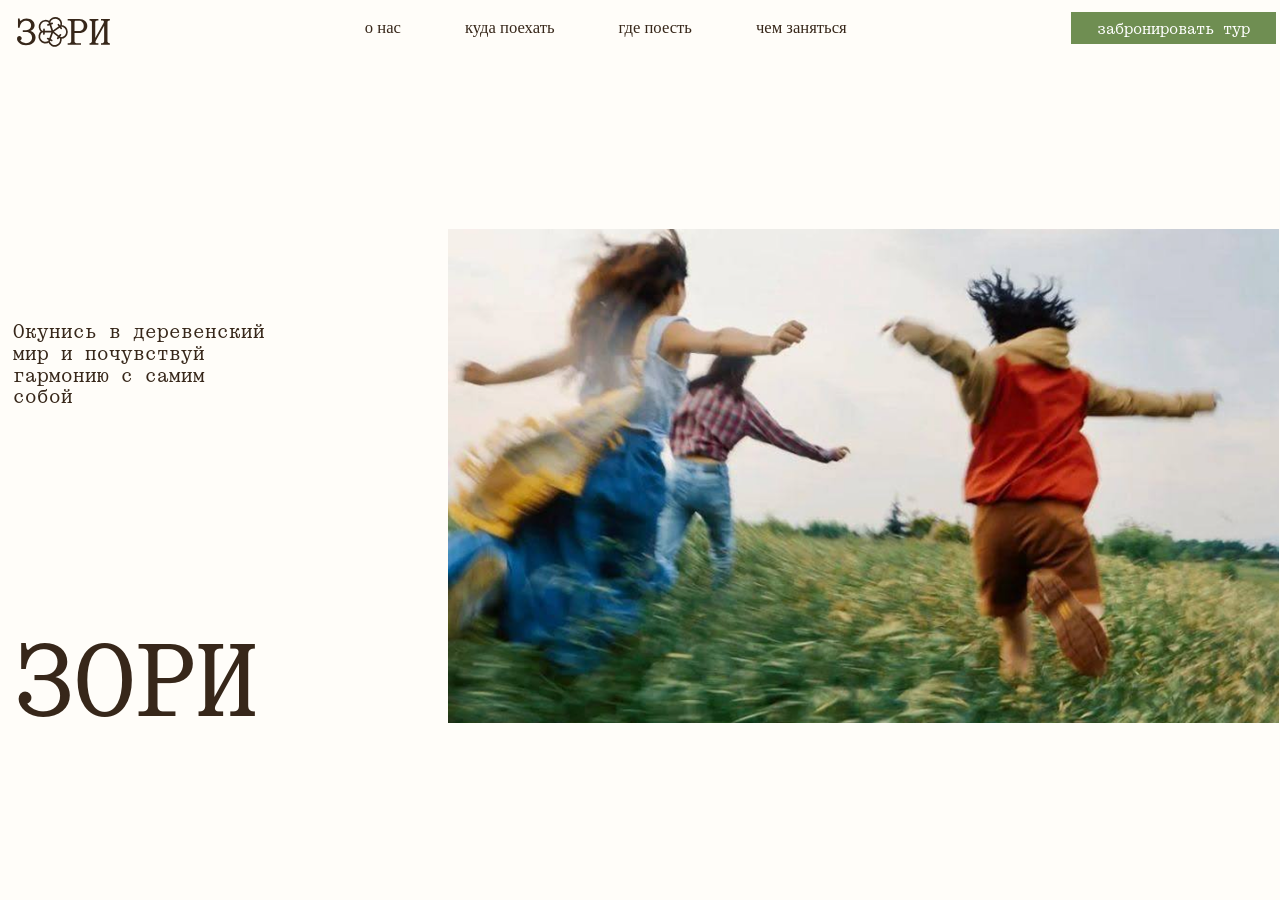
==== index.html @ fcd35657 "commit" ====
<!DOCTYPE html>
<html lang="en">
<head>
    <meta charset="UTF-8">
    <meta name="viewport" content="width=device-width, initial-scale=1.0">
    <title>ЗОРИ</title>
    <link href="./stylesheets/style.css" rel="stylesheet" type="text/css"/>
    <script src="./javascripts/main.js" charset="utf-8"></script>

</head>
<body>

    <section class="fixed">
        <h1 class="name">ЗОРИ</h1>
        <p class="minitexts">Окунись в деревенский мир и почувствуй гармонию с самим собой</p>
     </section> 


<main>
    <section class="menubar">
        <a class="logot" href="./index.html"><img src="./img/Group 1064.svg" alt="logo"></a>
        <ul class="option-list">
            <li><a href="./about_us.html" class="all">о нас</a></li>
            <li><a href="./where_togo.html" class="all">куда поехать</a></li>
            <li><a href="./toeat.html" class="all">где поесть</a></li>
            <li><a href="./todo.html" class="all">чем заняться</a></li>
        </ul>
     <button class="openbtn" >забронировать тур</button>


    <div class="popup-overlay" id="popupOverlay">
        <div class="popup sect2">
            <button class="popup-close" id="popupClose">✕</button>


            <h1>Присоединяйся к нашему образу жизни</h1>

        <h2 class="dates">Выберете даты</h2>
        <br>
        <p class="theree">туда</p>
        <input type="date" class="there">
        <p class="backk">обратно</p>
        <input type="date" class="back">

        <h2 class="guests">Укажите количество гостей</h2>
        <br>
        <input type="number" placeholder="взрослые" class="adults" min="0">
        <input type="checkbox" class="kids"> <p class="kid">едем с детьми</p>

        <h2 class="climat">Выберете подходящий климат</h2>
        <br>
        <form>
        <label><input type="radio" name="group1" value="1" class="hott"></label> <p class="hottt">жаркий</p>
        <label><input type="radio" name="group1" value="2" class="warmm"></label> <p class="warmmm">умеренный</p>
        <label><input type="radio" name="group1" value="3" class="coldd"></label> <p class="colddd">холодный</p>
        </form>

        <h2 class="home">Выберете понравившийся дом</h2>
        <br>
        <select name="" id="">
            <option value=""><img src="" alt=""></option>
            <option value=""><img src="" alt=""></option>
            <option value=""><img src="" alt=""></option>
            <option value=""><img src="" alt=""></option>
            <option value=""><img src="" alt=""></option>
            <option value=""><img src="" alt=""></option>
            <option value=""><img src="" alt=""></option>
            <option value=""><img src="" alt=""></option>
            <option value=""><img src="" alt=""></option>
        </select>

        <a href="./404.html"><button>забронировать</button></a>


        </div>
    </div>
    </section>

    <section class="s1">
        <div class="img1"> <img src="./img/photo_2026-04-13 17.22.02 1.png" alt=""> </div>
   </section>

    <section class="s2">
        <h2 class="aftername">Агротур – это не просто отпуск, это путешествие в место силы. </h2>
        <p class="aboutus1">В деревне человек может не думать о том как он выглядит, не думать о том куда ему надо бежать, не думать о работе. Здесь вы сможете наконец-то задуматься о чем-то действительно важном. </p>
        <p class="aboutus2">Мы организовываем туры в разные деревни, потому что иногда каждому хочется снова почувствовать себя собой. Вдалеке от цифровых технологий, рядом с природой и старым бытом, вы сможете наконец выдохнуть и восстановиться как морально, так и физически.</p>
        <div class="abs">
        <img class="img2" src="./img/photo_2026-04-13 17.22.05 1.png" alt="">
        <a class="aboutuslink" href="./about_us.html">о нас</a>
        </div>
    </section>
    <section class="s3">
        <h2 class="heading2">Выбери место, к которому лежит душа</h2>
        <div class="wg">
        <a class="img3" href="./where_togo.html"><img  src="./img/instagram.jpg" alt=""></a>
        <a class="wheretg" href="./where_togo.html">куда поехать</a>
        <p class="wheretogo">Каждому человеку нужны разные условия, чтобы восстановиться, это зависит от характера и еще от множества других факторов.</p>
        </div>
        <div class="wd">
        <a class="img4" href="./todo.html"><img  src="./img/загруженное (18) 1.png" alt=""></a>
        <a class="whattd" href="./todo.html">чем заняться</a>
        <p class="whattodo">В каждой климатической зоне есть своя прелесть и совершенно разные занятия, но кое-что их объединяет.</p>
        </div>
        <div class="we">
        <a class="img5" href="./toeat.html"><img  src="./img/photo_2026-04-13 17.22.11 1.png" alt=" "></a>
        <a class="wherete" href="./toeat.html">где поесть</a>
        <p class="wheretoeat">Городской житель точно не привык есть абсолютно натуральные продукты, поэтому в любой деревне найдется возможность их поробовать.</p>
        </div>  
    </section>

    <section class="s4">
    <div class="book">
        <img src="./img/подвалало.png" alt="">
        <h1>Приезжай в свое место силы</h1>
        <button class="openbtn">забронировать тур</button>
    </div>

    <div class="footer">
        <h1>ЗОРИ</h1>
        
        <p class="navig">(навигация)</p>
        <a class="abus" href="./about_us.html">о нас</a> 
        <a class="wtg" href="./where_togo.html">куда поехать</a>
        <a class="te" href="./toeat.html">где поесть</a> 
        <a class="td" href="./todo.html">чем заняться</a> 

        <p class="author">(автор идеи)</p> 
        <p class="me">Виноградова Анна</p>

        <p class="contacts">(контакты)</p>
        <p class="mail">reset@gmail.com</p>

        <p class="cooperation">(сотрудничество)</p>
        <p class="poff">Камила Рихтер
        Нона Аракелян
        Артем Латышев
        </p>

    </div>
</section>
</main>

</body>
</html>
---- stylesheets/style.css ----
@import "reset.css";
@import "fonts.css";
@import "main.css"; 
@import "adaptive.css";
@import "wheretogo.css";
@import "aboutus.css";
@import "climates.css";
@import "todotoeat.css";
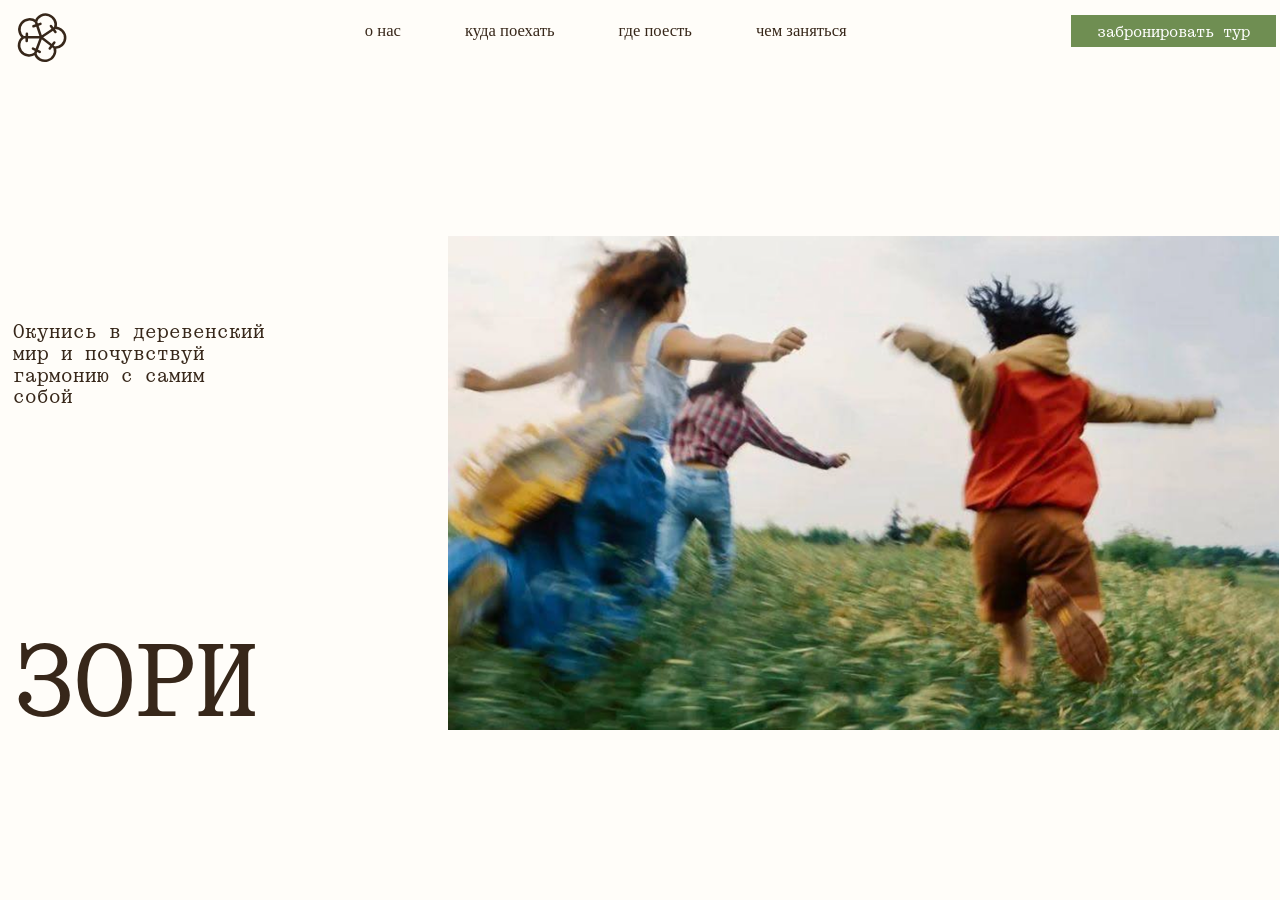
==== commit 5ff3a36b: "commit" ====
--- a/index.html
+++ b/index.html
@@ -18,7 +18,7 @@
 
 <main>
     <section class="menubar">
-        <a class="logot" href="./index.html"><img src="./img/Group 1064.svg" alt="logo"></a>
+        <a class="logot" href="./index.html"><img src="./img/Group 1063.svg" alt="logo"></a>
         <ul class="option-list">
             <li><a href="./about_us.html" class="all">о нас</a></li>
             <li><a href="./where_togo.html" class="all">куда поехать</a></li>
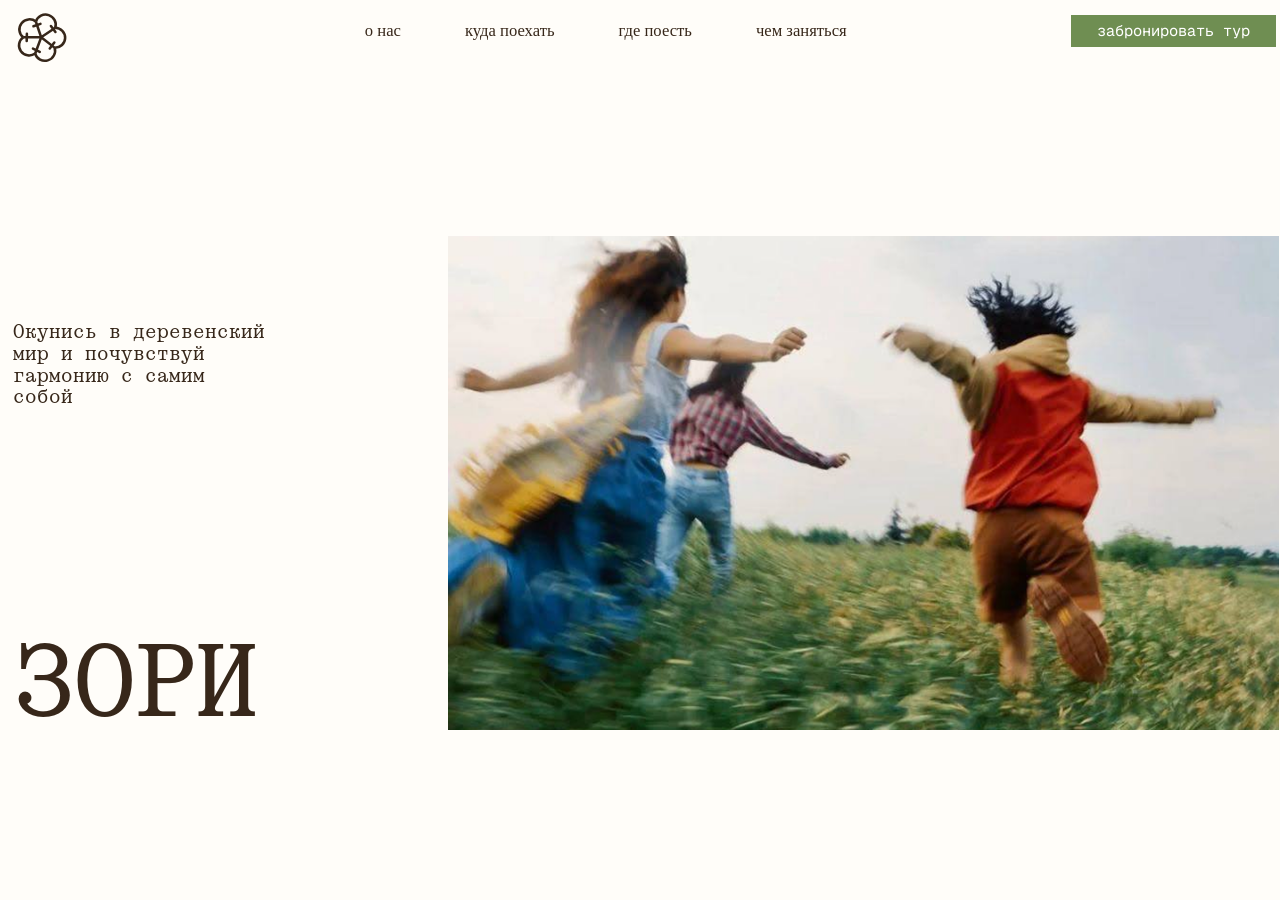
==== commit 88717c3b: "commit" ====
--- a/index.html
+++ b/index.html
@@ -58,15 +58,16 @@
         <h2 class="home">Выберете понравившийся дом</h2>
         <br>
         <select name="" id="">
-            <option value=""><img src="" alt=""></option>
-            <option value=""><img src="" alt=""></option>
-            <option value=""><img src="" alt=""></option>
-            <option value=""><img src="" alt=""></option>
-            <option value=""><img src="" alt=""></option>
-            <option value=""><img src="" alt=""></option>
-            <option value=""><img src="" alt=""></option>
-            <option value=""><img src="" alt=""></option>
-            <option value=""><img src="" alt=""></option>
+            <option value="" disabled selected>выберите климат</option>
+            <option value="house1" data-group="1">домик с цветочным садом: 9000 ₽</option>
+            <option value="house2" data-group="1">домик, недалеко от родника: 7000 ₽</option>
+            <option value="house3" data-group="1">домик с баней на участке: 6000 ₽</option>
+            <option value="house4" data-group="2">домик с видом на лес: 9000 ₽</option>
+            <option value="house5" data-group="2">домик рядом с речкой: 7000 ₽</option>
+            <option value="house6" data-group="2">домик с баней на участке: 6000 ₽</option>
+            <option value="house7" data-group="3">домик баней на участке: 9000 ₽</option>
+            <option value="house8" data-group="3">домик, с видом на замерзшую реку: 7000 ₽</option>
+            <option value="house9" data-group="3">домик с видом на лес: 6000 ₽</option>
         </select>
 
         <a href="./404.html"><button>забронировать</button></a>
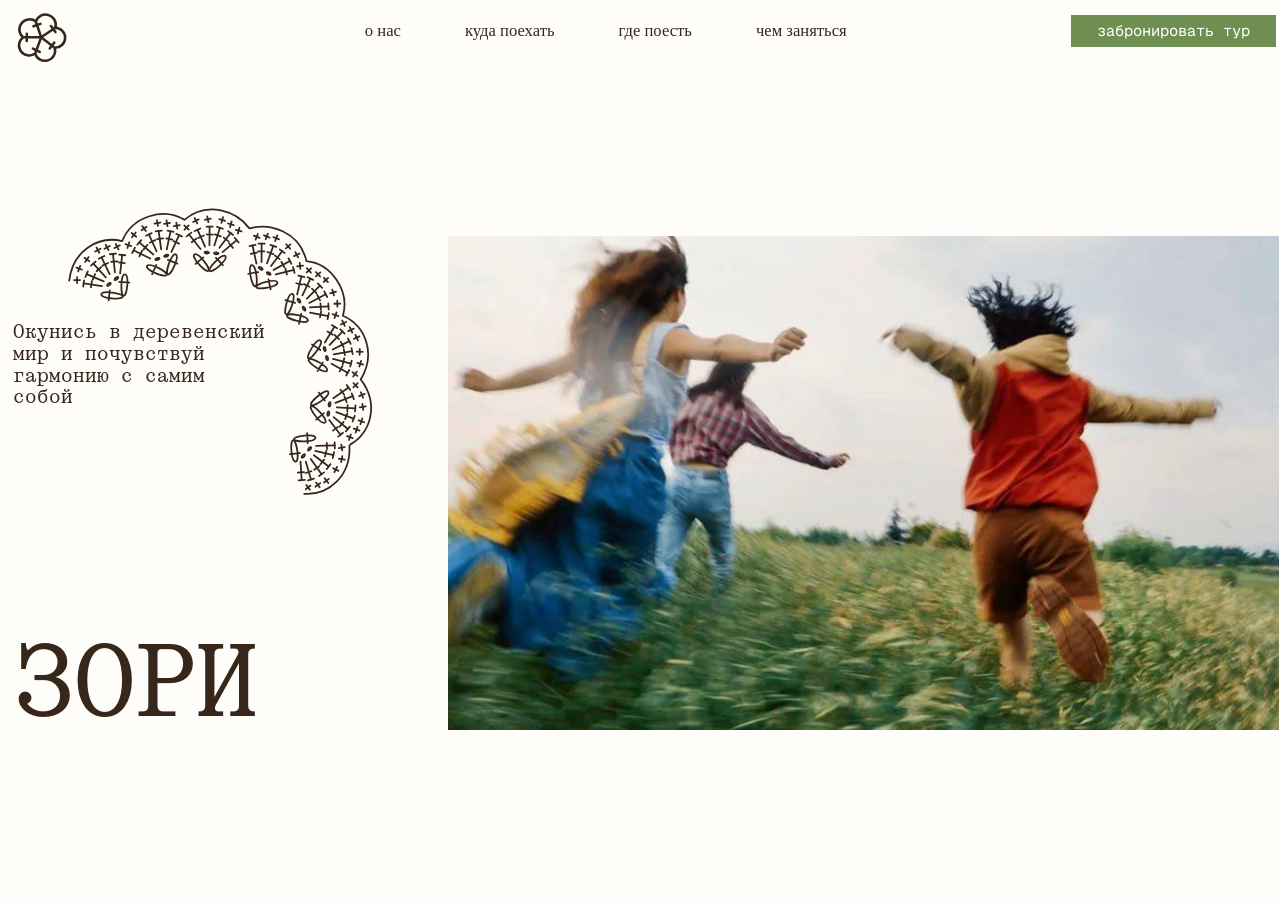
==== commit 1ed3bf01: "commit" ====
--- a/index.html
+++ b/index.html
@@ -13,6 +13,7 @@
     <section class="fixed">
         <h1 class="name">ЗОРИ</h1>
         <p class="minitexts">Окунись в деревенский мир и почувствуй гармонию с самим собой</p>
+        <div class="g1120"><img src="./img/Group 1120.svg" alt=""></div>
      </section> 
 
 
@@ -85,6 +86,7 @@
         <h2 class="aftername">Агротур – это не просто отпуск, это путешествие в место силы. </h2>
         <p class="aboutus1">В деревне человек может не думать о том как он выглядит, не думать о том куда ему надо бежать, не думать о работе. Здесь вы сможете наконец-то задуматься о чем-то действительно важном. </p>
         <p class="aboutus2">Мы организовываем туры в разные деревни, потому что иногда каждому хочется снова почувствовать себя собой. Вдалеке от цифровых технологий, рядом с природой и старым бытом, вы сможете наконец выдохнуть и восстановиться как морально, так и физически.</p>
+        <img class="g1118" src="./img/Group 1118.svg" alt="">
         <div class="abs">
         <img class="img2" src="./img/photo_2026-04-13 17.22.05 1.png" alt="">
         <a class="aboutuslink" href="./about_us.html">о нас</a>
@@ -107,6 +109,7 @@
         <a class="wherete" href="./toeat.html">где поесть</a>
         <p class="wheretoeat">Городской житель точно не привык есть абсолютно натуральные продукты, поэтому в любой деревне найдется возможность их поробовать.</p>
         </div>  
+        <img class="g1119" src="./img/Group 1119.svg" alt="">
     </section>
 
     <section class="s4">
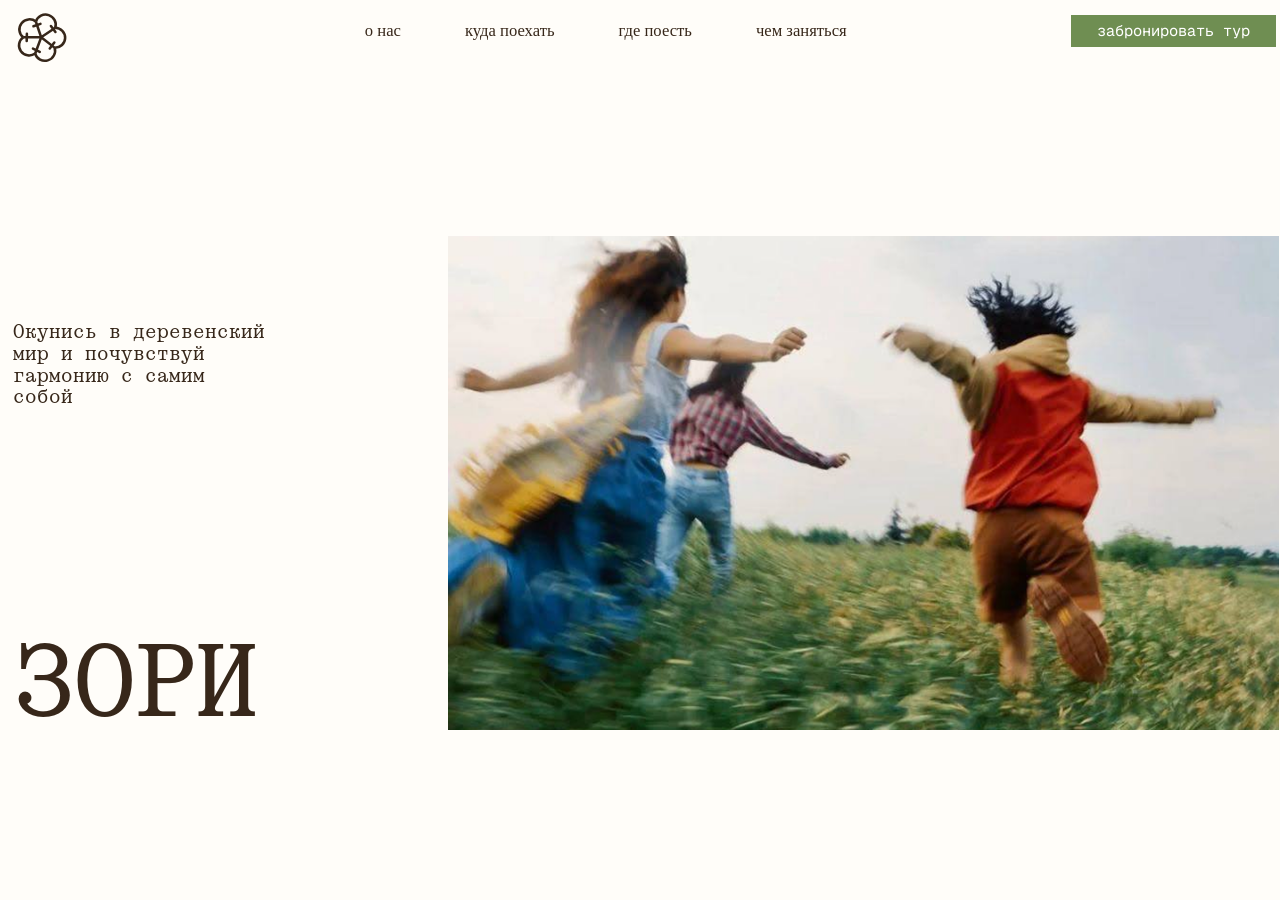
==== commit 60d588e4: "commit" ====
--- a/index.html
+++ b/index.html
@@ -10,10 +10,10 @@
 </head>
 <body>
 
-    <section class="fixed">
-        <h1 class="name">ЗОРИ</h1>
-        <p class="minitexts">Окунись в деревенский мир и почувствуй гармонию с самим собой</p>
-        <div class="g1120"><img src="./img/Group 1120.svg" alt=""></div>
+    <section class="fixed reveal">
+        <h1 class="name reveal">ЗОРИ</h1>
+        <p class="minitexts reveal">Окунись в деревенский мир и почувствуй гармонию с самим собой</p>
+        <!-- <div class="g1120 reveal"><img src="./img/Group 1120.svg" alt=""></div> -->
      </section> 
 
 
@@ -30,7 +30,7 @@
 
 
     <div class="popup-overlay" id="popupOverlay">
-        <div class="popup sect2">
+        <div class="popup sect2 reveal">
             <button class="popup-close" id="popupClose">✕</button>
 
 
@@ -79,47 +79,47 @@
     </section>
 
     <section class="s1">
-        <div class="img1"> <img src="./img/photo_2026-04-13 17.22.02 1.png" alt=""> </div>
+        <div class="img1 reveal"> <img src="./img/photo_2026-04-13 17.22.02 1.png" alt=""> </div>
    </section>
 
     <section class="s2">
-        <h2 class="aftername">Агротур – это не просто отпуск, это путешествие в место силы. </h2>
-        <p class="aboutus1">В деревне человек может не думать о том как он выглядит, не думать о том куда ему надо бежать, не думать о работе. Здесь вы сможете наконец-то задуматься о чем-то действительно важном. </p>
-        <p class="aboutus2">Мы организовываем туры в разные деревни, потому что иногда каждому хочется снова почувствовать себя собой. Вдалеке от цифровых технологий, рядом с природой и старым бытом, вы сможете наконец выдохнуть и восстановиться как морально, так и физически.</p>
-        <img class="g1118" src="./img/Group 1118.svg" alt="">
+        <h2 class="aftername reveal">Агротур – это не просто отпуск, это путешествие в место силы. </h2>
+        <p class="aboutus1 reveal">В деревне человек может не думать о том как он выглядит, не думать о том куда ему надо бежать, не думать о работе. Здесь вы сможете наконец-то задуматься о чем-то действительно важном. </p>
+        <p class="aboutus2 reveal">Мы организовываем туры в разные деревни, потому что иногда каждому хочется снова почувствовать себя собой. Вдалеке от цифровых технологий, рядом с природой и старым бытом, вы сможете наконец выдохнуть и восстановиться как морально, так и физически.</p>
+        <!-- <img class="g1118 reveal" src="./img/Group 1118.svg" alt=""> -->
         <div class="abs">
-        <img class="img2" src="./img/photo_2026-04-13 17.22.05 1.png" alt="">
-        <a class="aboutuslink" href="./about_us.html">о нас</a>
+        <img class="img2 reveal" src="./img/photo_2026-04-13 17.22.05 1.png" alt="">
+        <a class="aboutuslink reveal" href="./about_us.html">о нас</a>
         </div>
     </section>
     <section class="s3">
-        <h2 class="heading2">Выбери место, к которому лежит душа</h2>
+        <h2 class="heading2 reveal">Выбери место, к которому лежит душа</h2>
         <div class="wg">
-        <a class="img3" href="./where_togo.html"><img  src="./img/instagram.jpg" alt=""></a>
-        <a class="wheretg" href="./where_togo.html">куда поехать</a>
-        <p class="wheretogo">Каждому человеку нужны разные условия, чтобы восстановиться, это зависит от характера и еще от множества других факторов.</p>
+        <a class="img3 reveal" href="./where_togo.html"><img  src="./img/instagram.jpg" alt=""></a>
+        <a class="wheretg reveal" href="./where_togo.html">куда поехать</a>
+        <p class="wheretogo reveal">Каждому человеку нужны разные условия, чтобы восстановиться, это зависит от характера и еще от множества других факторов.</p>
         </div>
         <div class="wd">
-        <a class="img4" href="./todo.html"><img  src="./img/загруженное (18) 1.png" alt=""></a>
-        <a class="whattd" href="./todo.html">чем заняться</a>
-        <p class="whattodo">В каждой климатической зоне есть своя прелесть и совершенно разные занятия, но кое-что их объединяет.</p>
+        <a class="img4 reveal" href="./todo.html"><img  src="./img/загруженное (18) 1.png" alt=""></a>
+        <a class="whattd reveal" href="./todo.html">чем заняться</a>
+        <p class="whattodo reveal">В каждой климатической зоне есть своя прелесть и совершенно разные занятия, но кое-что их объединяет.</p>
         </div>
         <div class="we">
-        <a class="img5" href="./toeat.html"><img  src="./img/photo_2026-04-13 17.22.11 1.png" alt=" "></a>
-        <a class="wherete" href="./toeat.html">где поесть</a>
-        <p class="wheretoeat">Городской житель точно не привык есть абсолютно натуральные продукты, поэтому в любой деревне найдется возможность их поробовать.</p>
+        <a class="img5 reveal" href="./toeat.html"><img  src="./img/photo_2026-04-13 17.22.11 1.png" alt=" "></a>
+        <a class="wherete reveal" href="./toeat.html">где поесть</a>
+        <p class="wheretoeat reveal">Городской житель точно не привык есть абсолютно натуральные продукты, поэтому в любой деревне найдется возможность их поробовать.</p>
         </div>  
-        <img class="g1119" src="./img/Group 1119.svg" alt="">
+        <!-- <img class="g1119 reveal" src="./img/Group 1119.svg" alt=""> -->
     </section>
 
     <section class="s4">
-    <div class="book">
+    <div class="book reveal">
         <img src="./img/подвалало.png" alt="">
         <h1>Приезжай в свое место силы</h1>
         <button class="openbtn">забронировать тур</button>
     </div>
 
-    <div class="footer">
+    <div class="footer reveal">
         <h1>ЗОРИ</h1>
         
         <p class="navig">(навигация)</p>
